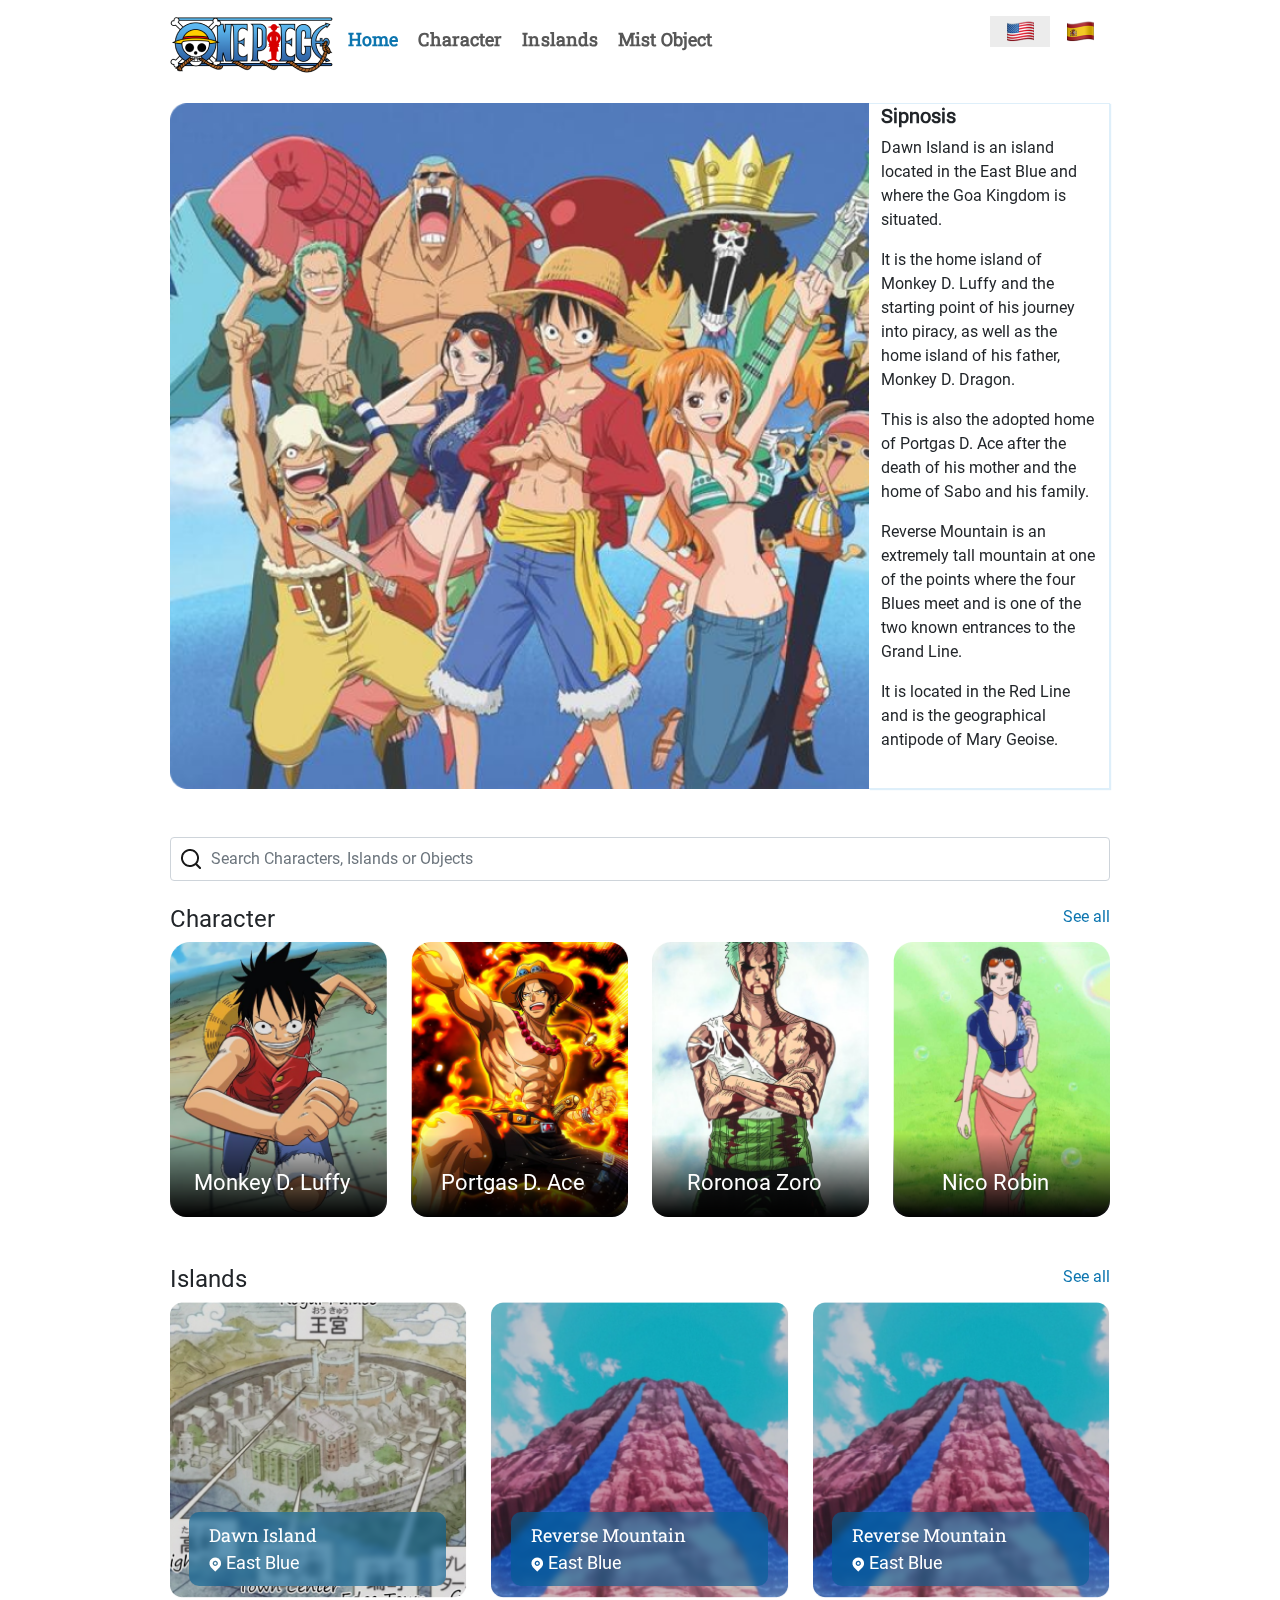
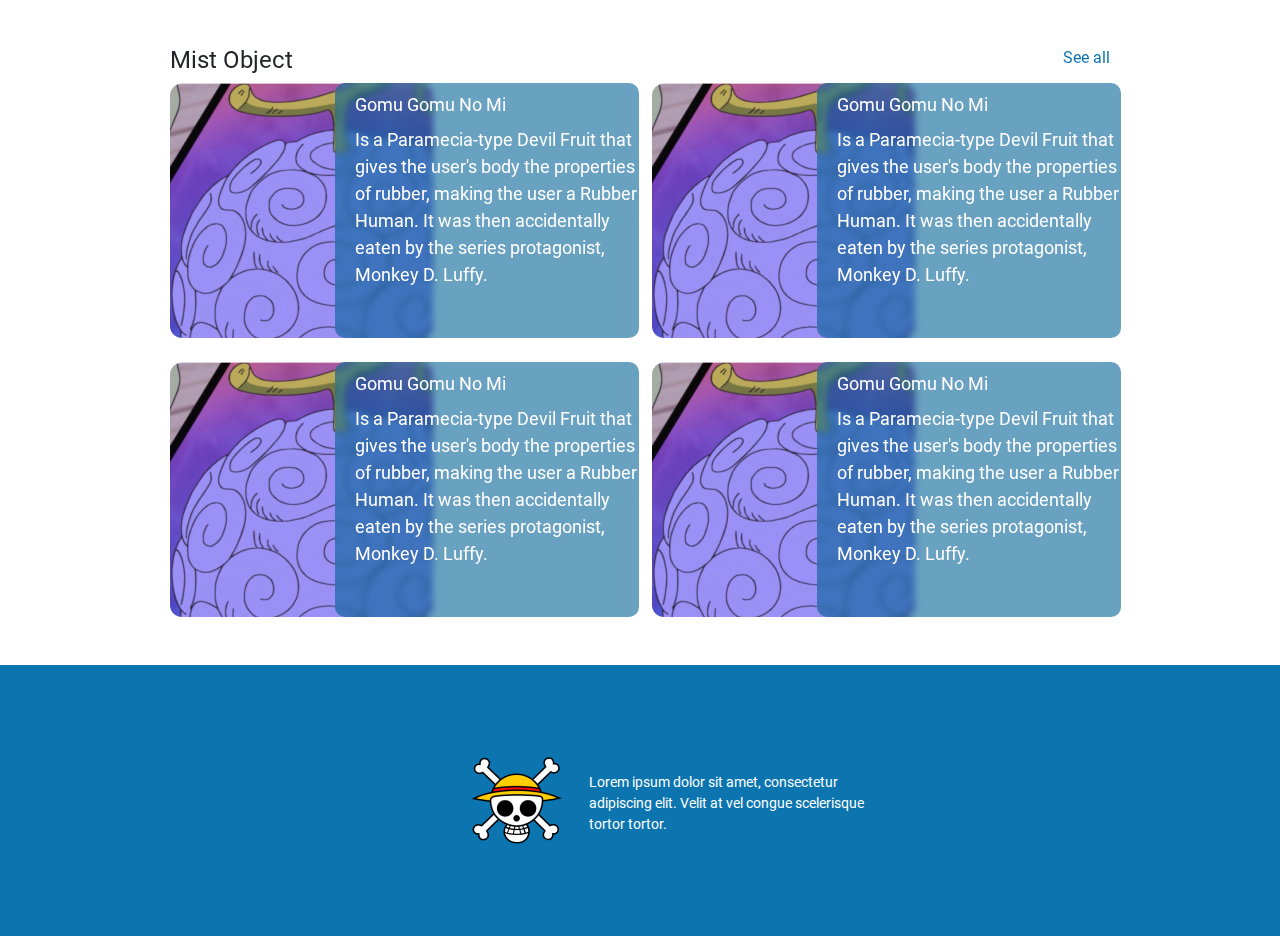
==== index.html @ 07fe7f76 "init page" ====
<!DOCTYPE html>
<html lang="en">
<head>
    <meta charset="UTF-8">
    <meta name="viewport" content="width=device-width, initial-scale=1.0">
    <title>One Piece</title>
    <link href="lib/bootstrap-5.1.3-dist/css/bootstrap.min.css" rel="stylesheet">
    <link rel="stylesheet" type="text/css" href="css/main.min.css">
</head>
<body>
<div class="container mt-3">


    <header-component></header-component>

    <div class="mt-4"></div>


    <div id="main">
        <div class="row">
            <div class="col-12 col-sm-12 col-md-9 col-xl-9 col-lg-9">
                <img alt="logo1" class="img-fluid d-none d-sm-none d-md-block mainImg" srcset="img/DawnIsland.png"
                     src="">
                <img alt="logo1" class="img-fluid d-block d-sm-block d-md-none" srcset="img/DawnIsland2.png"
                     src="">
            </div>
            <div class="col-12 col-sm-12 col-md-3 col-xl-3 col-lg-3 boxSipnosis d-none d-sm-none d-md-block">
                <h5><strong>Sipnosis</strong></h5>
                <p>Dawn Island is an island located in the East Blue and where the Goa Kingdom is situated.</p>
                <p> It is the home island of Monkey D. Luffy and the starting point of his journey into piracy, as well
                    as the home island of his father, Monkey D. Dragon.
                </p>
                <p> This is also the adopted home of Portgas D. Ace after the death of his mother and the home of Sabo
                    and his family.
                </p>
                <p> Reverse Mountain is an extremely tall mountain at one of the points where the four Blues meet and is
                    one of the two known entrances to the Grand Line.
                </p>
                <p>It is located in the Red Line and is the geographical antipode of Mary Geoise.</p>
            </div>

            <div class="col-12 col-sm-12 col-md-12 col-xl-3 col-lg-3 d-block d-sm-block d-md-none">
                <div class="row">
                    <div class="col-12">
                        <!--                        d-flex flex-column justify-content-center" style="  justify-content: center;"-->
                        <div class="boxSipnosisMovil">
                            <h5><strong>Sipnosis</strong></h5>
                            <p>Dawn Island is an island located in the East Blue and where the Goa Kingdom is situated.
                                <span id="dots">...</span>
                                <span id="more">
                                    This is also the adopted home of Portgas D. Ace after the death of his mother and the home of Sabo
                                        and his family.
                                    Reverse Mountain is an extremely tall mountain at one of the points where the four Blues meet and is
                                        one of the two known entrances to the Grand Line.
                                    It is located in the Red Line and is the geographical antipode of Mary Geoise.
                                </span>
                            </p>
                            <hr>
                            <div class="row text-center">
                                <p onclick="myFunction()" class="boxSipnosisMovilBtn m-0" id="myBtn" href="none">Read
                                    All</p>
                            </div>
                        </div>

                    </div>
                </div>

            </div>

        </div>
    </div>

    <div class="mt-5 d-none d-sm-none d-md-block"></div>
    <input type="text" class="form-control iconSearchInput" placeholder="Search Characters, Islands or Objects"
           aria-label="Search"
           aria-describedby="addon-wrapping">

    <div class="mt-4"></div>


    <character-component></character-component>


    <div class="mt-5"></div>

    <islands-component></islands-component>


    <div class="mt-5"></div>

    <mistobject-component></mistobject-component>


    <div class="mt-5"></div>
    <footer-component></footer-component>
</div>

<script src="js/bundle.min.js"></script>
</body>
</html>
---- css/main.min.css ----
@font-face{font-family:Roboto;src:url(../font/Roboto/Roboto-Regular.ttf) format("truetype");font-weight:400;font-style:normal}@font-face{font-family:Roboto Slab;src:url(../font/RobotoSlab.ttf) format("truetype");font-weight:400;font-style:normal}@font-face{font-family:Material Icons;font-style:normal;font-weight:400;src:url(../font/materialIcon.woff2) format("woff2")}.material-icons{font-family:Material Icons;font-weight:400;font-style:normal;font-size:24px;line-height:1;letter-spacing:normal;text-transform:none;display:inline-block;white-space:nowrap;word-wrap:normal;direction:ltr;-webkit-font-feature-settings:"liga";-webkit-font-smoothing:antialiased}ul{list-style:none}.header{position:sticky;top:0;width:100%}.nav{width:100%;height:100%;position:relative;overflow:hidden;margin-top:56px;margin-left:auto;margin-right:auto;text-align:center;-ms-flex-pack:center;justify-content:center}.nav ul{padding-left:5px}.menu a{font-family:Roboto Slab,serif;font-weight:700;font-size:18px;letter-spacing:.1px;color:#575757;padding:10px;text-decoration:none;display:inline-block}.menu li:hover a{color:#085179}.menu.active{color:#0c75af}.nav{max-height:0;transition:max-height .5s ease-out}.hamb{cursor:pointer;float:right;padding:40px 20px;position:absolute}.hamb-line{background:#000;display:block;height:2px;position:relative;width:24px}.hamb-line:before{top:5px}.hamb-line:after{top:-5px}.hamb-line:after,.hamb-line:before{background:#000;content:"";display:block;height:100%;position:absolute;transition:all .2s ease-out;width:100%}.side-menu{display:none}.side-menu:checked~nav{max-height:100%}.side-menu:checked~.hamb .hamb-line{background:transparent}.side-menu:checked~.hamb .hamb-line:before{transform:rotate(-45deg);top:0}.side-menu:checked~.hamb .hamb-line:after{transform:rotate(45deg);top:0}@media (min-width:768px){.nav{max-height:none;top:0;position:relative;float:right;width:-moz-fit-content;width:fit-content;margin-top:0;left:0;margin-left:0}.menu li{float:left}.menu a:hover{background-color:transparent;color:grey}.hamb{display:none}}.language{position:static;width:60px;height:31px;padding-left:5px;padding-right:5px}.language.active{background:#ececec}.languageMovile{height:31px;padding-left:5px;padding-right:5px}.languageMovile.active{background:#ececec}.flaglanguage{margin-top:12px;position:relative;text-align:end}#more{display:none}.iconSearchInput{background:url(../img/icon/search.png) no-repeat 0;padding:.575rem .75rem .575rem 40px;background-position-x:8px}.mistObjText{position:absolute;right:1px;height:100%;width:63%;background-color:rgba(0,96,150,.59);z-index:1;border-radius:10px;-webkit-backdrop-filter:blur(3px);backdrop-filter:blur(3px)}.textDivImg{color:#fff;margin-left:20px}.boxSipnosis{font-size:16px;border-right:1px solid rgba(145,201,238,.3);border-bottom:1px solid rgba(145,201,238,.3);border-top:1px solid rgba(145,201,238,.3);left:-12px}.boxSipnosis,.boxSipnosisMovil{position:relative;box-shadow:1px 1px 1px rgba(145,201,238,.3)}.boxSipnosisMovil{padding:10px;border:1px solid rgba(145,201,238,.3);top:-50px;z-index:1;background-color:#fff;width:90%;margin-left:auto;margin-right:auto;-ms-flex-pack:center;justify-content:center}.boxSipnosisMovilBtn{color:#0c75af;text-decoration:none}.boxSipnosisMovilBtn:hover{text-decoration:underline;cursor:default}hr{background-color:rgba(145,201,238,.9);border:1px solid rgba(145,201,238,.9)}.mainImg{width:100vh}.islandsText{bottom:12px;height:25%;margin-left:6%;width:80%;background-color:rgba(0,96,150,.59);-webkit-backdrop-filter:blur(3px);backdrop-filter:blur(3px)}.characterText,.islandsText{position:absolute;z-index:1;border-radius:10px}.characterText{bottom:18px;width:85%;text-align:center;color:#fff}.pickgradient{position:relative;display:inline-block}.pickgradient:after{content:"";position:absolute;left:0;top:0;width:100%;height:100%;display:inline-block;background:linear-gradient(180deg,hsla(0,0%,100%,0) 70%,#000);mix-blend-mode:multiply;border-radius:16px}.mainIcon{margin-top:19px;position:absolute;left:0;right:0;text-align:center}.container,.mainIcon{margin-left:auto;margin-right:auto}.container{width:100%;padding-right:15px;padding-left:15px}.islandsTextHeader{font-family:Roboto Slab,serif}@media (min-width:320px){.islandsTextHeader{font-size:10px}}@media (min-width:420px){.islandsTextHeader{font-size:13px}}@media (min-width:576px){.boxSipnosis,.textGeneral{font-size:12px}.islandsTextHeader,.textDivImg{font-size:13px}}@media (min-width:768px){.textGeneral{font-size:15px}.boxSipnosis{font-size:11px}.islandsTextHeader,.textDivImg{font-size:13px}}@media (min-width:992px){.boxSipnosis{font-size:16px}.islandsTextHeader,.textDivImg{font-size:18px}}@media (min-width:1280px){.container{width:1140px;padding-left:100px;padding-right:100px}.textGeneral{font-size:22px}.islandsTextHeader,.textDivImg{font-size:18px}}footer{display:-ms-flexbox;display:flex;-ms-flex-direction:row;flex-direction:row;-ms-flex-pack:center;justify-content:center;-ms-flex-align:center;align-items:center;padding:48px 0;position:absolute;width:100%;height:271px;left:0;font-size:14px;background:#0c75af;color:#fff}body{font-family:Roboto,serif}a{color:#0c75af;text-decoration:none}a:hover{text-decoration:underline}
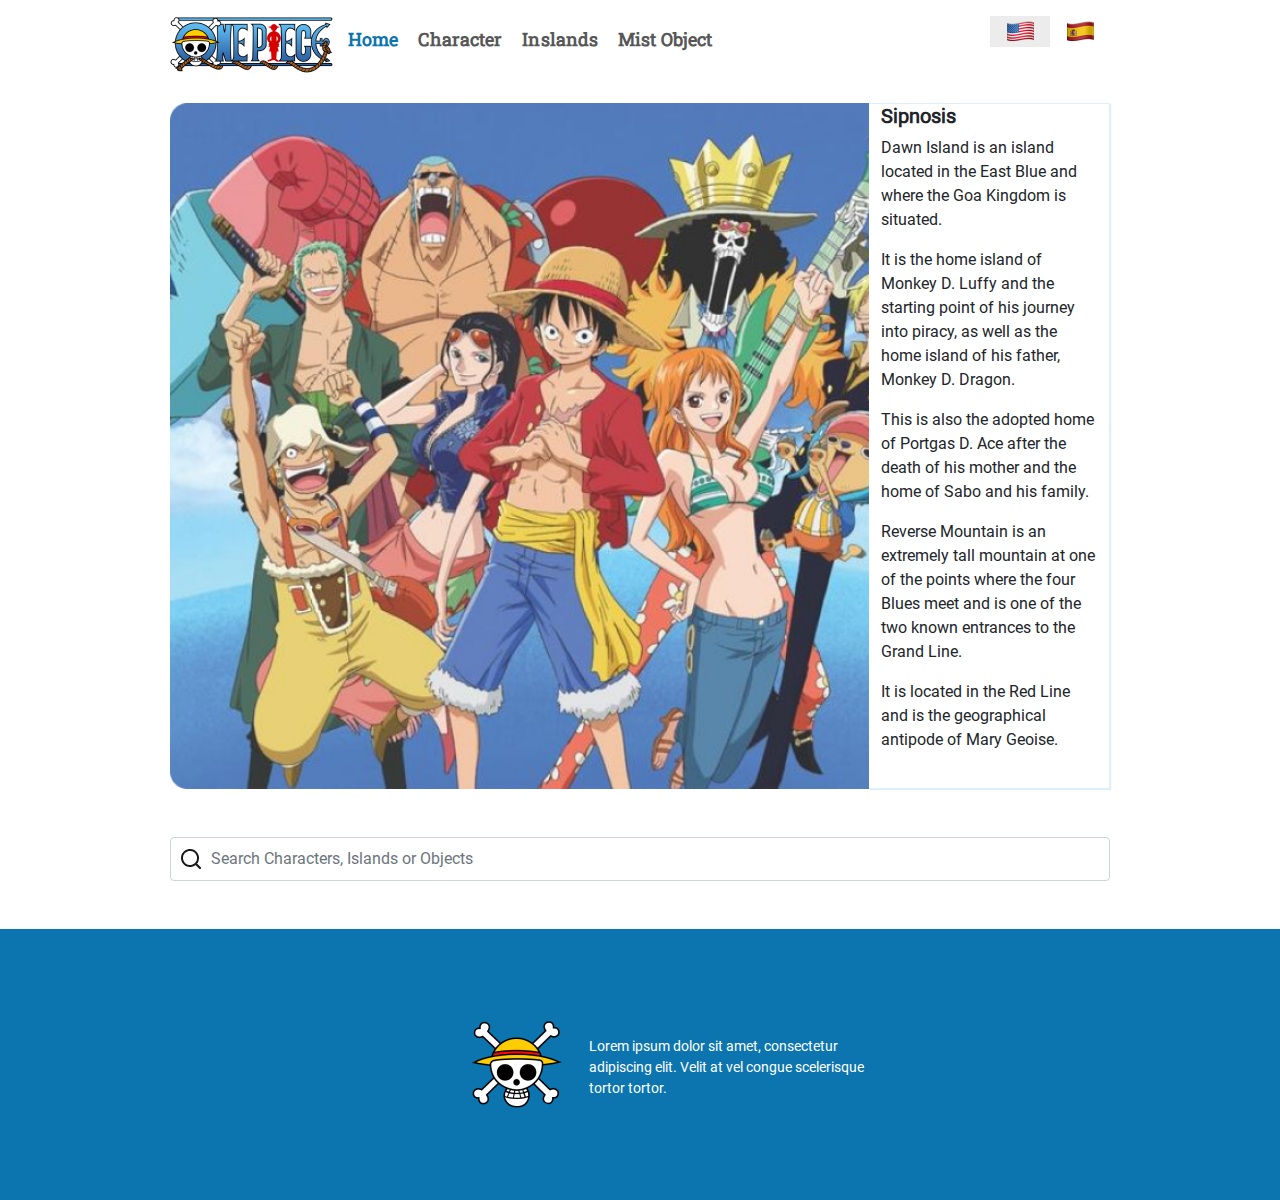
==== commit 05e89fa6: "task 7" ====
--- a/index.html
+++ b/index.html
@@ -42,7 +42,6 @@
             <div class="col-12 col-sm-12 col-md-12 col-xl-3 col-lg-3 d-block d-sm-block d-md-none">
                 <div class="row">
                     <div class="col-12">
-                        <!--                        d-flex flex-column justify-content-center" style="  justify-content: center;"-->
                         <div class="boxSipnosisMovil">
                             <h5><strong>Sipnosis</strong></h5>
                             <p>Dawn Island is an island located in the East Blue and where the Goa Kingdom is situated.
@@ -57,7 +56,7 @@
                             </p>
                             <hr>
                             <div class="row text-center">
-                                <p onclick="myFunction()" class="boxSipnosisMovilBtn m-0" id="myBtn" href="none">Read
+                                <p onclick="readAll()" class="boxSipnosisMovilBtn m-0" id="myBtn" href="none">Read
                                     All</p>
                             </div>
                         </div>
--- a/css/main.min.css
+++ b/css/main.min.css
@@ -1 +1 @@
-@font-face{font-family:Roboto;src:url(../font/Roboto/Roboto-Regular.ttf) format("truetype");font-weight:400;font-style:normal}@font-face{font-family:Roboto Slab;src:url(../font/RobotoSlab.ttf) format("truetype");font-weight:400;font-style:normal}@font-face{font-family:Material Icons;font-style:normal;font-weight:400;src:url(../font/materialIcon.woff2) format("woff2")}.material-icons{font-family:Material Icons;font-weight:400;font-style:normal;font-size:24px;line-height:1;letter-spacing:normal;text-transform:none;display:inline-block;white-space:nowrap;word-wrap:normal;direction:ltr;-webkit-font-feature-settings:"liga";-webkit-font-smoothing:antialiased}ul{list-style:none}.header{position:sticky;top:0;width:100%}.nav{width:100%;height:100%;position:relative;overflow:hidden;margin-top:56px;margin-left:auto;margin-right:auto;text-align:center;-ms-flex-pack:center;justify-content:center}.nav ul{padding-left:5px}.menu a{font-family:Roboto Slab,serif;font-weight:700;font-size:18px;letter-spacing:.1px;color:#575757;padding:10px;text-decoration:none;display:inline-block}.menu li:hover a{color:#085179}.menu.active{color:#0c75af}.nav{max-height:0;transition:max-height .5s ease-out}.hamb{cursor:pointer;float:right;padding:40px 20px;position:absolute}.hamb-line{background:#000;display:block;height:2px;position:relative;width:24px}.hamb-line:before{top:5px}.hamb-line:after{top:-5px}.hamb-line:after,.hamb-line:before{background:#000;content:"";display:block;height:100%;position:absolute;transition:all .2s ease-out;width:100%}.side-menu{display:none}.side-menu:checked~nav{max-height:100%}.side-menu:checked~.hamb .hamb-line{background:transparent}.side-menu:checked~.hamb .hamb-line:before{transform:rotate(-45deg);top:0}.side-menu:checked~.hamb .hamb-line:after{transform:rotate(45deg);top:0}@media (min-width:768px){.nav{max-height:none;top:0;position:relative;float:right;width:-moz-fit-content;width:fit-content;margin-top:0;left:0;margin-left:0}.menu li{float:left}.menu a:hover{background-color:transparent;color:grey}.hamb{display:none}}.language{position:static;width:60px;height:31px;padding-left:5px;padding-right:5px}.language.active{background:#ececec}.languageMovile{height:31px;padding-left:5px;padding-right:5px}.languageMovile.active{background:#ececec}.flaglanguage{margin-top:12px;position:relative;text-align:end}#more{display:none}.iconSearchInput{background:url(../img/icon/search.png) no-repeat 0;padding:.575rem .75rem .575rem 40px;background-position-x:8px}.mistObjText{position:absolute;right:1px;height:100%;width:63%;background-color:rgba(0,96,150,.59);z-index:1;border-radius:10px;-webkit-backdrop-filter:blur(3px);backdrop-filter:blur(3px)}.textDivImg{color:#fff;margin-left:20px}.boxSipnosis{font-size:16px;border-right:1px solid rgba(145,201,238,.3);border-bottom:1px solid rgba(145,201,238,.3);border-top:1px solid rgba(145,201,238,.3);left:-12px}.boxSipnosis,.boxSipnosisMovil{position:relative;box-shadow:1px 1px 1px rgba(145,201,238,.3)}.boxSipnosisMovil{padding:10px;border:1px solid rgba(145,201,238,.3);top:-50px;z-index:1;background-color:#fff;width:90%;margin-left:auto;margin-right:auto;-ms-flex-pack:center;justify-content:center}.boxSipnosisMovilBtn{color:#0c75af;text-decoration:none}.boxSipnosisMovilBtn:hover{text-decoration:underline;cursor:default}hr{background-color:rgba(145,201,238,.9);border:1px solid rgba(145,201,238,.9)}.mainImg{width:100vh}.islandsText{bottom:12px;height:25%;margin-left:6%;width:80%;background-color:rgba(0,96,150,.59);-webkit-backdrop-filter:blur(3px);backdrop-filter:blur(3px)}.characterText,.islandsText{position:absolute;z-index:1;border-radius:10px}.characterText{bottom:18px;width:85%;text-align:center;color:#fff}.pickgradient{position:relative;display:inline-block}.pickgradient:after{content:"";position:absolute;left:0;top:0;width:100%;height:100%;display:inline-block;background:linear-gradient(180deg,hsla(0,0%,100%,0) 70%,#000);mix-blend-mode:multiply;border-radius:16px}.mainIcon{margin-top:19px;position:absolute;left:0;right:0;text-align:center}.container,.mainIcon{margin-left:auto;margin-right:auto}.container{width:100%;padding-right:15px;padding-left:15px}.islandsTextHeader{font-family:Roboto Slab,serif}@media (min-width:320px){.islandsTextHeader{font-size:10px}}@media (min-width:420px){.islandsTextHeader{font-size:13px}}@media (min-width:576px){.boxSipnosis,.textGeneral{font-size:12px}.islandsTextHeader,.textDivImg{font-size:13px}}@media (min-width:768px){.textGeneral{font-size:15px}.boxSipnosis{font-size:11px}.islandsTextHeader,.textDivImg{font-size:13px}}@media (min-width:992px){.boxSipnosis{font-size:16px}.islandsTextHeader,.textDivImg{font-size:18px}}@media (min-width:1280px){.container{width:1140px;padding-left:100px;padding-right:100px}.textGeneral{font-size:22px}.islandsTextHeader,.textDivImg{font-size:18px}}footer{display:-ms-flexbox;display:flex;-ms-flex-direction:row;flex-direction:row;-ms-flex-pack:center;justify-content:center;-ms-flex-align:center;align-items:center;padding:48px 0;position:absolute;width:100%;height:271px;left:0;font-size:14px;background:#0c75af;color:#fff}body{font-family:Roboto,serif}a{color:#0c75af;text-decoration:none}a:hover{text-decoration:underline}+@font-face{font-family:Roboto;src:url(../font/Roboto/Roboto-Regular.ttf) format("truetype");font-weight:400;font-style:normal}@font-face{font-family:Roboto Slab;src:url(../font/RobotoSlab.ttf) format("truetype");font-weight:400;font-style:normal}@font-face{font-family:Material Icons;font-style:normal;font-weight:400;src:url(../font/materialIcon.woff2) format("woff2")}.material-icons{font-family:Material Icons;font-weight:400;font-style:normal;font-size:24px;line-height:1;letter-spacing:normal;text-transform:none;display:inline-block;white-space:nowrap;word-wrap:normal;direction:ltr;-webkit-font-feature-settings:"liga";-webkit-font-smoothing:antialiased}ul{list-style:none}.header{position:sticky;top:0;width:100%}.nav{width:100%;height:100%;position:relative;overflow:hidden;margin-top:56px;margin-left:auto;margin-right:auto;text-align:center;-ms-flex-pack:center;justify-content:center}.nav ul{padding-left:5px}.menu a{font-family:Roboto Slab,serif;font-weight:700;font-size:18px;letter-spacing:.1px;color:#575757;padding:10px;text-decoration:none;display:inline-block}.menu li:hover a{color:#085179}.menu.active{color:#0c75af}.nav{max-height:0;transition:max-height .5s ease-out}.hamb{cursor:pointer;float:right;padding:40px 20px;position:absolute}.hamb-line{background:#000;display:block;height:2px;position:relative;width:24px}.hamb-line:before{top:5px}.hamb-line:after{top:-5px}.hamb-line:after,.hamb-line:before{background:#000;content:"";display:block;height:100%;position:absolute;transition:all .2s ease-out;width:100%}.side-menu{display:none}.side-menu:checked~nav{max-height:100%}.side-menu:checked~.hamb .hamb-line{background:transparent}.side-menu:checked~.hamb .hamb-line:before{transform:rotate(-45deg);top:0}.side-menu:checked~.hamb .hamb-line:after{transform:rotate(45deg);top:0}@media (min-width:768px){.nav{max-height:none;top:0;position:relative;float:right;width:-moz-fit-content;width:fit-content;margin-top:0;left:0;margin-left:0}.menu li{float:left}.menu a:hover{background-color:transparent;color:grey}.hamb{display:none}}.language{position:static;width:60px;height:31px;padding-left:5px;padding-right:5px}.language.active{background:#ececec}.languageMovile{height:31px;padding-left:5px;padding-right:5px}.languageMovile.active{background:#ececec}.flaglanguage{margin-top:12px;position:relative;text-align:end}#more{display:none}.iconSearchInput{background:url(../img/icon/search.png) no-repeat 0;padding:.575rem .75rem .575rem 40px;background-position-x:8px}.mistObjText{position:absolute;right:1px;height:calc(100% - .5rem);width:63%;background-color:rgba(0,96,150,.59);z-index:1;border-radius:10px;-webkit-backdrop-filter:blur(3px);backdrop-filter:blur(3px)}.textDivImg{color:#fff;margin-left:20px}.boxSipnosis{font-size:16px;border-right:1px solid rgba(145,201,238,.3);border-bottom:1px solid rgba(145,201,238,.3);border-top:1px solid rgba(145,201,238,.3);left:-12px}.boxSipnosis,.boxSipnosisMovil{position:relative;box-shadow:1px 1px 1px rgba(145,201,238,.3)}.boxSipnosisMovil{padding:10px;border:1px solid rgba(145,201,238,.3);top:-50px;z-index:1;background-color:#fff;width:90%;margin-left:auto;margin-right:auto;-ms-flex-pack:center;justify-content:center}.boxSipnosisMovilBtn{color:#0c75af;text-decoration:none}.boxSipnosisMovilBtn:hover{text-decoration:underline;cursor:default}hr{background-color:rgba(145,201,238,.9);border:1px solid rgba(145,201,238,.9)}.mainImg{width:100vh}.islandsText{bottom:12px;height:25%;margin-left:6%;width:80%;background-color:rgba(0,96,150,.59);-webkit-backdrop-filter:blur(3px);backdrop-filter:blur(3px)}.characterText,.islandsText{position:absolute;z-index:1;border-radius:10px}.characterText{bottom:18px;width:85%;text-align:center;color:#fff}.pickgradient{position:relative;display:inline-block}.pickgradient:after{content:"";position:absolute;left:0;top:0;width:100%;height:100%;display:inline-block;background:linear-gradient(180deg,hsla(0,0%,100%,0) 70%,#000);mix-blend-mode:multiply;border-radius:16px}.mainIcon{margin-top:19px;position:absolute;left:0;right:0;text-align:center}.container,.mainIcon{margin-left:auto;margin-right:auto}.container{width:100%;padding-right:15px;padding-left:15px}.islandsTextHeader{font-family:Roboto Slab,serif}@media (min-width:320px){.islandsTextHeader{font-size:10px}}@media (min-width:420px){.islandsTextHeader{font-size:13px}}@media (min-width:576px){.boxSipnosis,.textGeneral{font-size:12px}.islandsTextHeader,.textDivImg{font-size:13px}}@media (min-width:768px){.textGeneral{font-size:15px}.boxSipnosis{font-size:11px}.islandsTextHeader,.textDivImg{font-size:13px}}@media (min-width:992px){.boxSipnosis{font-size:16px}.islandsTextHeader,.textDivImg{font-size:18px}}@media (min-width:1280px){.container{width:1140px;padding-left:100px;padding-right:100px}.textGeneral{font-size:22px}.islandsTextHeader,.textDivImg{font-size:18px}}footer{display:-ms-flexbox;display:flex;-ms-flex-direction:row;flex-direction:row;-ms-flex-pack:center;justify-content:center;-ms-flex-align:center;align-items:center;padding:48px 0;position:absolute;width:100%;height:271px;left:0;font-size:14px;background:#0c75af;color:#fff}body{font-family:Roboto,serif}a{color:#0c75af;text-decoration:none}a:hover{text-decoration:underline}